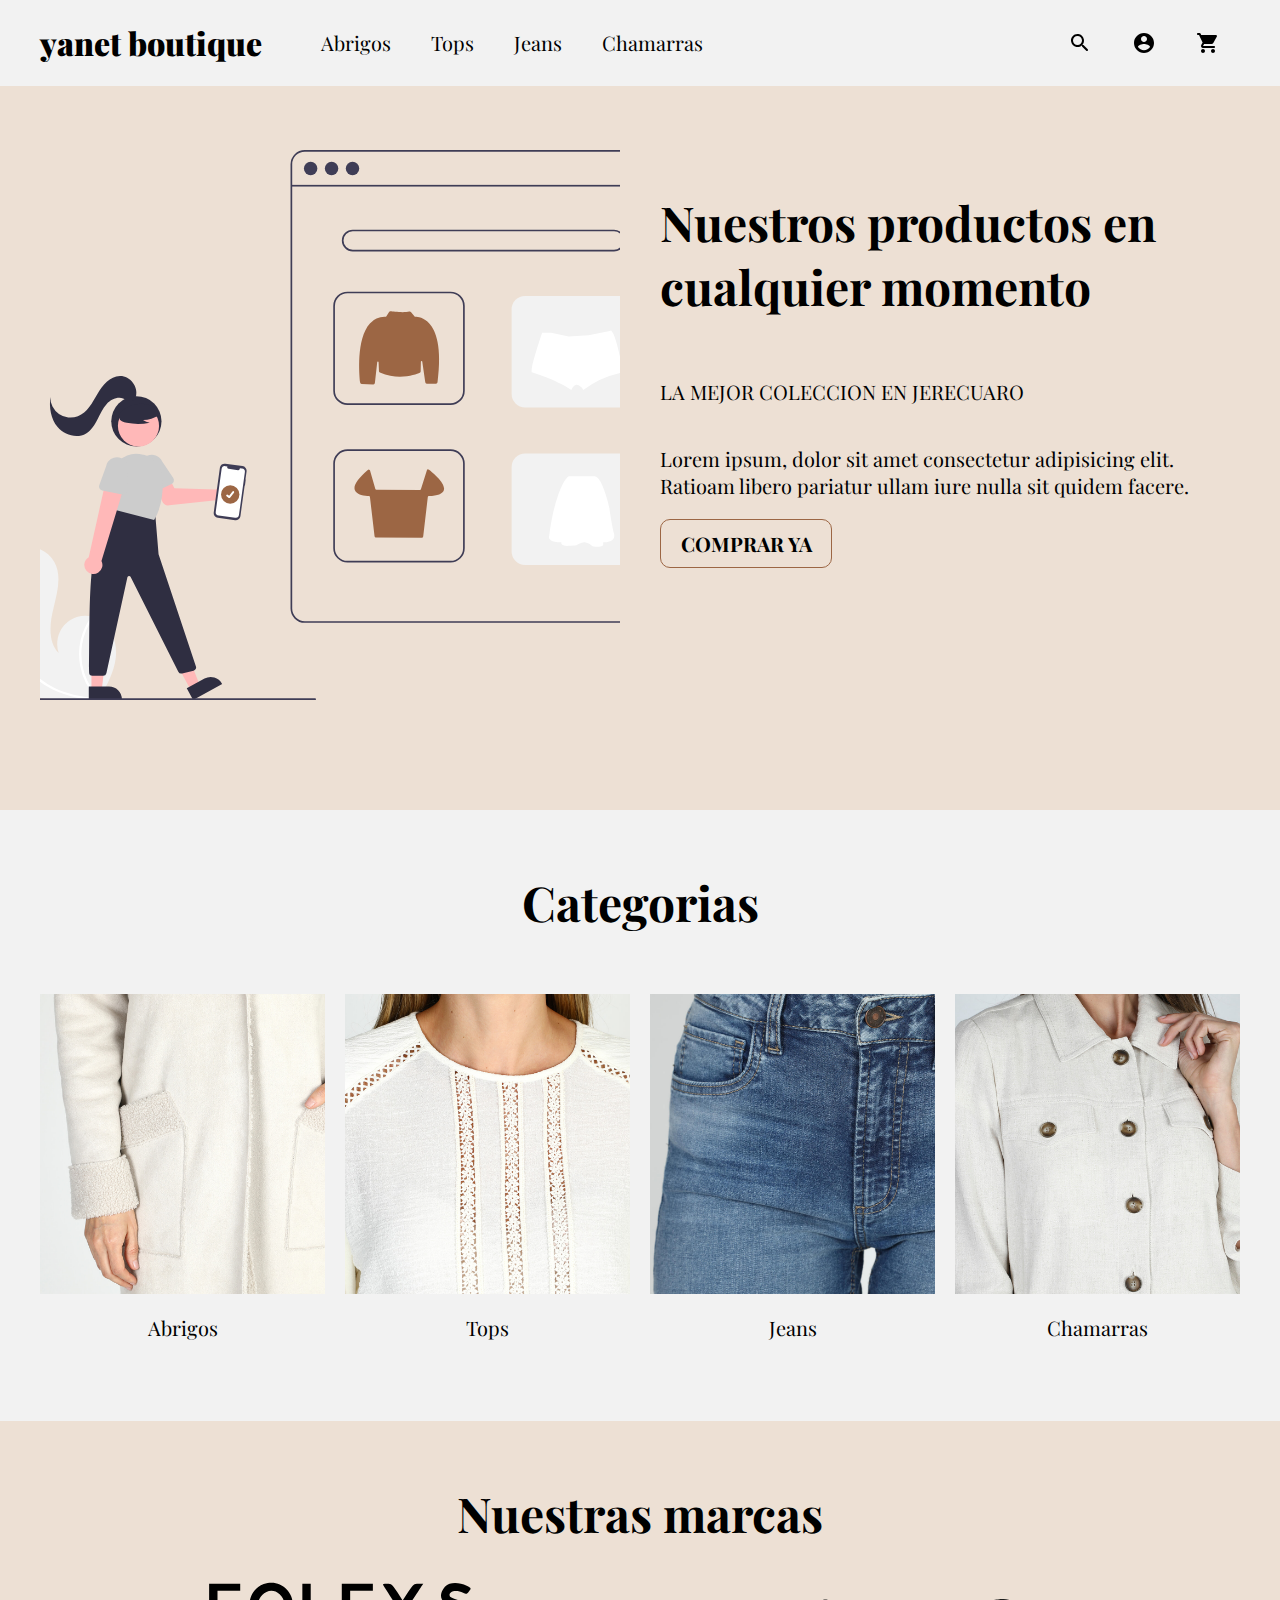
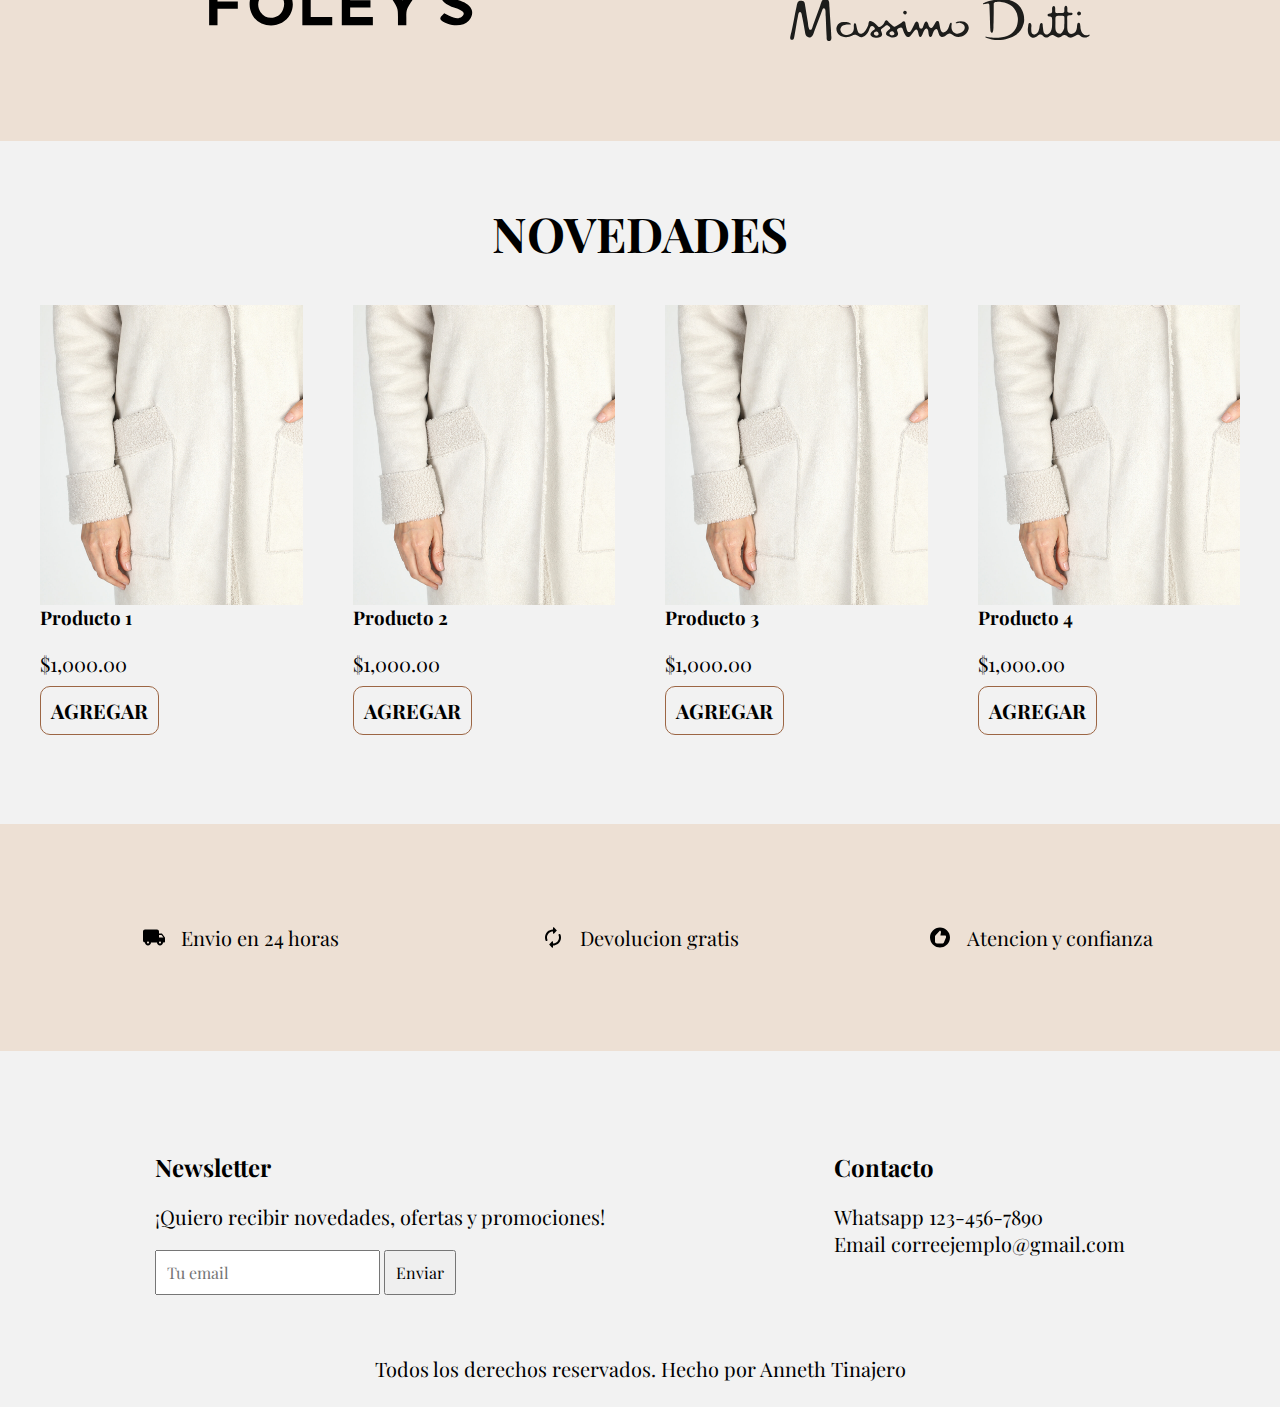
==== index.html @ 4858c2fd "Subiendo el proyecto" ====
<!DOCTYPE html>
<html lang="es">
<head>
    <meta charset="UTF-8">
    <meta http-equiv="X-UA-Compatible" content="IE=edge">
    <meta name="viewport" content="width=device-width, initial-scale=1.0">
    <title>yanet boutique</title>

    <link rel="icon" href="/img/logo.ico">
    <link rel="preconnect" href="https://fonts.googleapis.com">
    <link rel="preconnect" href="https://fonts.gstatic.com" crossorigin>
    <link href="https://fonts.googleapis.com/css2?family=Lora&family=Playfair+Display:wght@400;700;800&display=swap" rel="stylesheet">
    
    <link rel="stylesheet" href="/css/styles.css">
</head>

<body>
    <header class="contenedor-navegacion">
        <nav class="nav-principal contenedor">
            <a href="/index.html"><h1>yanet boutique</h1></a>
            <div class="pestanas">
                <a href="/abrigos.html">Abrigos</a>
                <a href="/tops.html">Tops</a>
                <a href="/jeans.html">Jeans</a>
                <a href="/chamarras.html">Chamarras</a>
            </div>
            <div class="contenedor-account">
                <a href="#"><img src="/img/busqueda.svg" alt=""></a>
                <a href="#"><img src="/img/account_circle_black_24dp.svg" alt=""></a>
                <a href="#"><img src="/img/shopping_cart_black_24dp.svg" alt=""></a>
            </div>
        </nav>
    </header>

    <section class="contenedor-home contenedor">
        <div class="imagen-home">
            <img src="/img/undraw_online_shopping_re_k1sv.svg" alt="imagen de home">
        </div>
        <div class="informacion-home">
            <h2>Nuestros productos en cualquier momento</h2>
            <p><span>LA MEJOR COLECCION EN JERECUARO</span></p>
            <p>Lorem ipsum, dolor sit amet consectetur adipisicing elit. Ratioam libero pariatur ullam iure nulla sit quidem facere.</p>
            <a href="#">COMPRAR YA</a>
        </div>
    </section>

    <section class="contenedor-categorias contenedor">
        <h2>Categorias</h2>
        <div class="listado-categorias ">
            <div class="categorias">
                <img src="/img/abrigo-categoria.jpg" alt="imagen de categoria">
                <a href="/abrigos.html">Abrigos</a>
                
            </div>
            <div class="categorias">
                <img src="/img/top-categoria.jpg" alt="imagen de categoria">
                <a href="/tops.html">Tops</a>
                
            </div>
            <div class="categorias">
                <img src="/img/jean-categoria.jpg" alt="imagen de categoria">
                <a href="/jeans.html">Jeans</a>
                
            </div>
            <div class="categorias">
                <img src="/img/chamarra-categoria.jpg" alt="imagen de categoria">
                <a href="/chamarras.html">Chamarras</a>
                
            </div>
        </div>
    </section>

    <section class="contenedor-marcas contenedor">
        <h2>Nuestras marcas</h2>
        <div class="imagenes-de-marcas">
            <img src="/img/Foleys (1).svg" alt="imagen de marca foleys">
            <img src="/img/massimo-dutti-logotipo.svg" alt="imagen de marca massimo dutti">
        </div>
    </section>

    <section class="contenedor-novedades contenedor">
        <h2>NOVEDADES</h2>
        <div class="novedades">
            <div class="producto">
                        <img src="/img/abrigo-categoria.jpg" alt="imagen de producto">
                        <div class="texto-producto" >
                        <h3>Producto 1</h3>
                        <p class="precio">$1,000.00</p>
                        <a class="button" href="/productoejemplo.html">AGREGAR</a>
                        </div>
                    </div>
                    <div class="producto">
                        <img src="/img/abrigo-categoria.jpg" alt="imagen de producto">
                        <div class="texto-producto" >
                        <h3>Producto 2</h3>
                        
                        <p class="precio">$1,000.00</p>
                        <a class="button" href="#">AGREGAR</a>
                        </div>
                    </div>
                    <div class="producto">
                        <img src="/img/abrigo-categoria.jpg" alt="imagen de producto">
                        <div class="texto-producto" >
                        <h3>Producto 3</h3>
                        <p class="precio">$1,000.00</p>
                        <a class="button" href="#">AGREGAR</a>
                        </div>
                    </div>
                    <div class="producto">
                        <img src="/img/abrigo-categoria.jpg" alt="imagen de producto">
                        <div class="texto-producto" >
                        <h3>Producto 4</h3>
                        
                        <p class="precio">$1,000.00</p>
                        <a class="button" href="#">AGREGAR</a>
                        </div>
                </div>
                </div>
        </div> 
    </section>

    <section class="contenedor-iconos contenedor">
        <div class="informacion-extra">
            <img src="/img/local_shipping_black_24dp.svg" alt="">
            <p>Envio en 24 horas</p>
        </div>
        <div class="informacion-extra">
            <img src="/img/autorenew_black_24dp.svg" alt="">
            <p>Devolucion gratis</p>
        </div>
        <div class="informacion-extra">
            <img src="/img/recommend_black_24dp.svg" alt="">
            <p>Atencion y confianza</p>
        </div>
    </section>

    <footer>
        <div class="contenedor-footer contenedor">
            <div class="newsletter">
                <h2>Newsletter</h2>
                <p>¡Quiero recibir novedades, ofertas y promociones!</p>
                <input id="email" type="email" placeholder="Tu email">
                <input class="boton-enviar" type="submit" value="Enviar">
            </div>
            <div class="contacto">
                <h2>Contacto</h2>
                <ul>
                    <li><a href="#">Whatsapp 123-456-7890</a></li>
                    <li><a href="#">Email correejemplo@gmail.com</a></li>
                </ul>
            </div>
        </div>
        <p>Todos los derechos reservados. Hecho por Anneth Tinajero</p>
    </footer>  
</body>
</html>
---- css/styles.css ----
/* GLOBALES */
body{
    background-color: #EDE0D4;
    margin: 0;
    
}
img{
    max-width: 100%;
    display: block;
}
p, a, select{
    font-family: 'Playfair Display', serif;
    font-size: 20px;
    color: black;
}
h1,h2,h3{
    font-family: 'Playfair Display', serif;
}


/* HEADER / NAVEGACION */
.contenedor-navegacion{
    top: 0;
    width: 100%;
    position: fixed;
    background-color: #f2f2f2;
}
.contenedor{
    margin: 60px auto;
    width: 1200px;
}
.nav-principal{
    display: flex;
    margin: 0 auto;
    justify-content: space-between;
    align-items: center;
}
.nav-principal a{
    text-decoration: none;
}
.nav-principal h1{
    font-weight: 900;
    font-size: 32px;
}
.nav-principal .pestanas{
    display: flex;
    width: 50%;
    justify-content: flex-start;
    
}
.nav-principal .pestanas a{
    margin: 0 20px;
    text-decoration: none;
}
.nav-principal .contenedor-account{
    display: flex;
    width: 25%;
    justify-content: flex-end;
}
.nav-principal .contenedor-account a{
    text-decoration: none;
    margin: 0 20px;
}

/* CONTENIDO HOME */
.contenedor-home{
    margin-top: 150px;
    height: 600px;
    display: grid;
    grid-template-columns: repeat(2, 1fr);
    gap: 40px;
}
.contenedor-home .imagen-home img{
    height: 550px;
    object-fit: cover;
}
.contenedor-home .informacion-home{
    display: flex;
    flex-direction: column;

}
.contenedor-home .informacion-home h2{
    font-size: 48px;
}
.contenedor-home .informacion-home p{
    font-size: 20px;
}
.contenedor-home .informacion-home a{
    padding: 10px;
    text-align: center;
    width: 150px;
    text-decoration: none;
    border: 1px solid #9c6644;
    border-radius: 10px;
    font-weight: 700;
}
.contenedor-home .informacion-home a:hover{
    background-color: #9c6644;
    color: white;
}

/* categorias */
.contenedor-categorias{
    padding-bottom: 60px;
    width: 100%;
    background-color: #f2f2f2;
}
.contenedor-categorias h2{
    padding-top: 60px;
    margin-bottom: 60px;
    text-align: center;
    font-size: 48px;
}
.listado-categorias{
    margin: 0 40px;
    display: grid;
    grid-template-columns: repeat(4, 1fr);
    gap:20px;
}
.categorias{
    display: flex;
    flex-direction: column;
}
.categorias img{

    height: 300px;
    object-fit: cover;
}
.categorias a{
    text-decoration: none;
    text-align: center;
    padding: 20px;
    margin: 0;
    font-size: 20px;
    border-bottom-right-radius: 10px;
    cursor: pointer;
}
.categorias a:hover{
    background-color: #9c6644;
    color: white;
}

/* contenedor marcas */
.contenedor-marcas{
    height: 200px;
}
.contenedor-marcas h2{
    text-align: center;
    font-size: 48px;
    margin: 0;
}
.imagenes-de-marcas{
    display: grid;
    grid-template-columns: repeat(2, 1fr);
    grid-template-rows: 150px;
    align-items: center;
    justify-items: center;
}
.imagenes-de-marcas img{
    width: 300px;
}

/* NOVEDADES */
.contenedor-novedades{
    padding-bottom: 100px;
    background-color: #f2f2f2;
    width: 100%;
}
.contenedor-novedades h2{
    padding-top: 60px;
    text-align: center;
    font-size: 48px;
}
.novedades{
    margin: 0 40px;
    display: grid;
    grid-template-columns: repeat(4, 1fr);
    gap: 50px;
}
.button{
    padding: 10px;
    text-align: center;
    text-decoration: none;
    border: 1px solid #9c6644;
    border-radius: 10px;
    font-weight: 700;
    font-size: 20px;
}
.button:hover{
    background-color: #9c6644;
    color: white;
}
.producto .texto-producto h3{
    margin-top: 0;
}
.novedades img{
    width: 100%;
    height: 300px;
    object-fit: cover;
}
.novedades img:hover{
    transform: scale(0.8);
}
/* contenedor de extras */
.contenedor-iconos{
    display: flex;
    justify-content: space-around;
}
.informacion-extra{
    display: flex;
    padding: 10px;
    margin: 10px;
    width: 33%;
    justify-content: center;
}
.informacion-extra:hover {
    background-color: #f2f2f2;
    border-radius: 10px;
}
.informacion-extra p{
    padding-left: 15px;
}

/* footer */
.contenedor-footer{
    display: flex;
    justify-content: space-around;
}
.contenedor-footer .contacto a{
    text-decoration: none;
} 
.contenedor-footer .contacto li, ul{
    list-style-type: none;
    padding: 0;
    margin: 0;
}
.contenedor-footer .newsletter input{
    padding: 10px;
    font-family: 'Playfair Display', serif;
    font-size: 16px;
    color: black;
    margin: 0;
}
footer{
    padding: 20px 0 5px 0;
    background-color: #f2f2f2;
}
footer p{
    text-align: center;
}

/* MEDIA QUERYS NAVEGACION */ 
@media (max-width:500px) { 

    .nav-principal {
        width: 100%;
        flex-direction: column;
        flex-wrap: wrap;
    }
    .nav-principal h1{
        margin-bottom: 8px;
        font-size: 28px;
    }
    .nav-principal .pestanas{  
        flex-direction: column;
        width: 100%;
        align-items: center;
        margin-bottom: 10px;
    }
    .nav-principal .contenedor-account{
        width: 100%;
        justify-content: center;
    }
    .contenedor-home{
        padding: 20px;
        height: 360px;
        margin-top: 220px;  
        width: 90%; 
        display: block; 
        grid-template-columns: repeat(1, 1fr);
    }
    .contenedor-home .imagen-home{
        display: none;
    }
    .contenedor-home .informacion-home{
        margin: 0 ;
    }
    .contenedor-home .informacion-home h2{
        font-size: 32px;
    }
    .listado-categorias{
        margin: 0 25px;
        grid-template-columns: repeat(1, 1fr);
        gap:5px;
    }
    .contenedor-marcas{
        width: 100%;
    }
    .contenedor-marcas h2{
        font-size: 44px;
    }
    .imagenes-de-marcas{
        grid-template-columns: repeat(1, 1fr);
        grid-template-rows: 120px;
        align-items: center;
        justify-items: center;
    }
    .imagenes-de-marcas img{
        margin: 0;
        padding: 0;
        width: 50%;
    }
    .contenedor-novedades{
        margin-bottom: 0;
        padding-bottom: 30px;
    }
    .novedades{
        margin: 0 20px;
        display: grid;
        grid-template-columns: repeat(2, 1fr);
        gap: 20px;
    }
    .producto{
        margin-bottom: 20px;
    }
    .contenedor-iconos{
        margin: 0;
        flex-direction: column;
        flex-wrap: wrap;
        align-items: center;
        width: 100%;
    }
    .informacion-extra{
        padding: 0;
        margin: 0;
        width: 100%;
    }
    .contenedor-footer{
        margin: 0 auto;

        flex-wrap: wrap;
        flex-direction: column;
        width: 90%;
    }
}
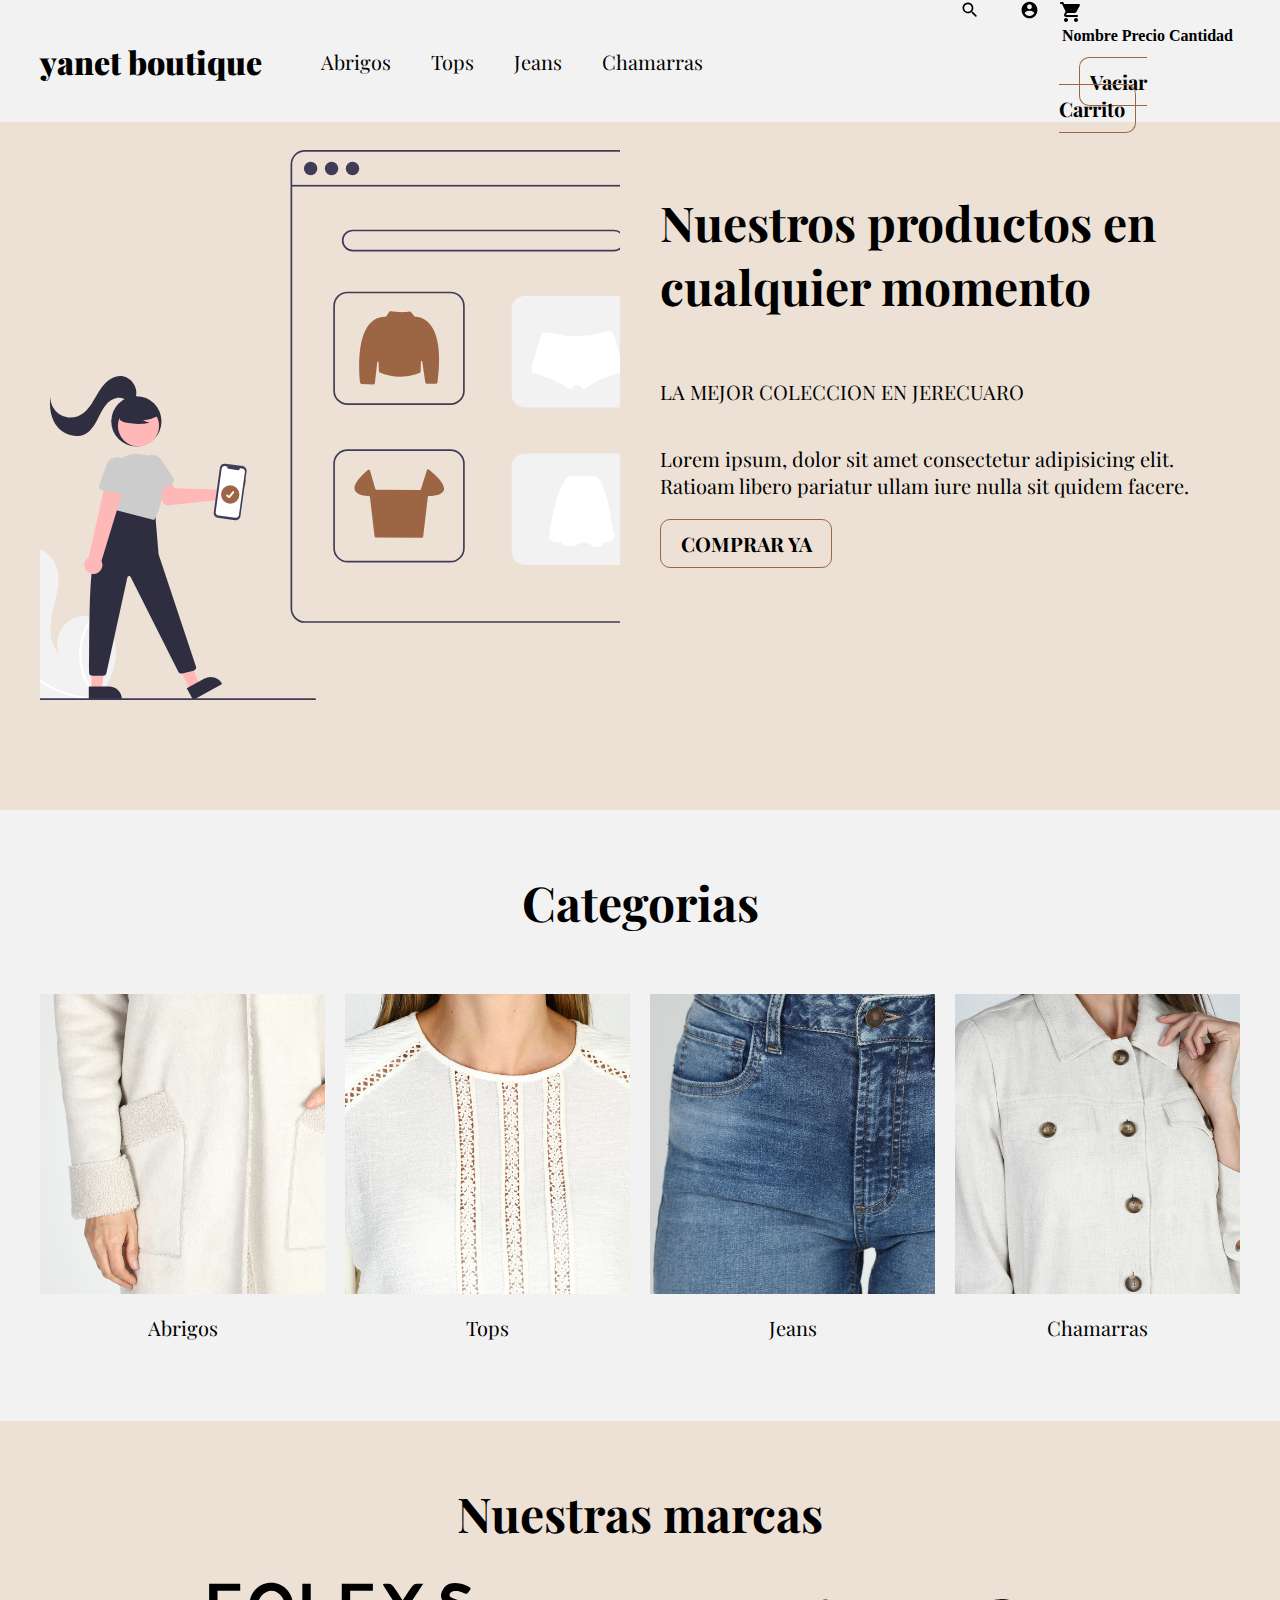
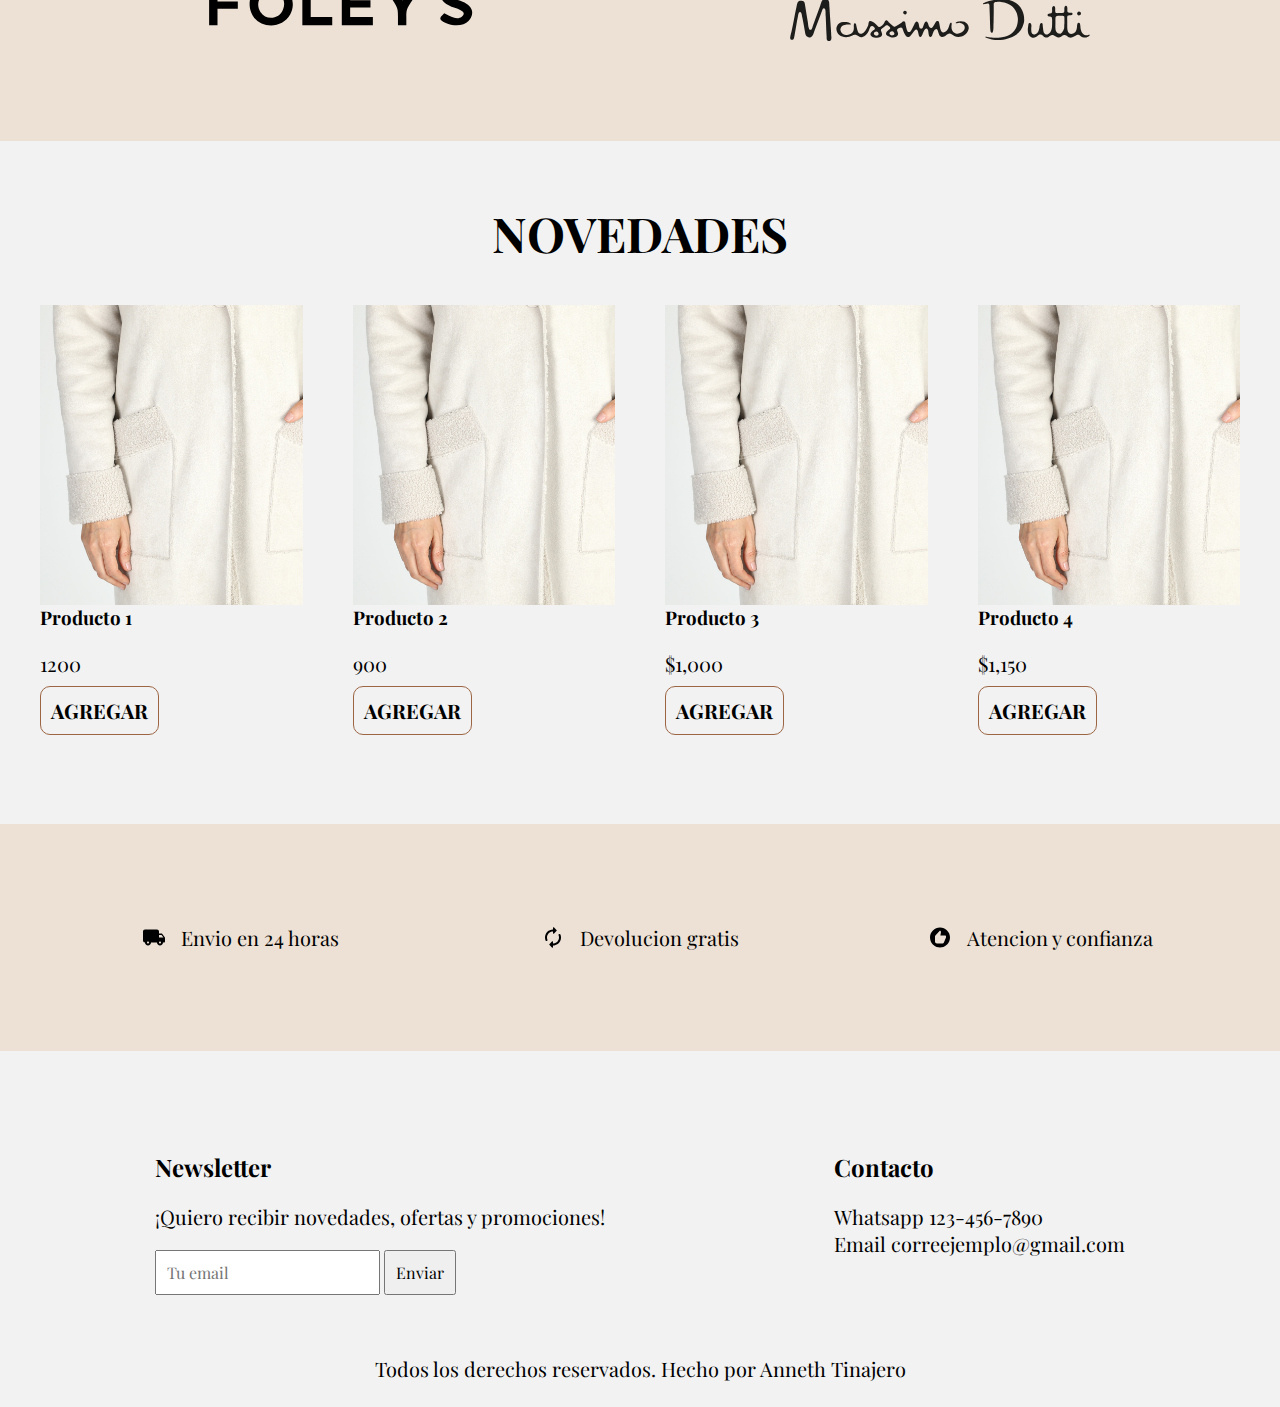
==== commit ef51b87a: "Add files via upload" ====
--- a/index.html
+++ b/index.html
@@ -1,156 +1,181 @@
-<!DOCTYPE html>
-<html lang="es">
-<head>
-    <meta charset="UTF-8">
-    <meta http-equiv="X-UA-Compatible" content="IE=edge">
-    <meta name="viewport" content="width=device-width, initial-scale=1.0">
-    <title>yanet boutique</title>
-
-    <link rel="icon" href="/img/logo.ico">
-    <link rel="preconnect" href="https://fonts.googleapis.com">
-    <link rel="preconnect" href="https://fonts.gstatic.com" crossorigin>
-    <link href="https://fonts.googleapis.com/css2?family=Lora&family=Playfair+Display:wght@400;700;800&display=swap" rel="stylesheet">
-    
-    <link rel="stylesheet" href="/css/styles.css">
-</head>
-
-<body>
-    <header class="contenedor-navegacion">
-        <nav class="nav-principal contenedor">
-            <a href="/index.html"><h1>yanet boutique</h1></a>
-            <div class="pestanas">
-                <a href="/abrigos.html">Abrigos</a>
-                <a href="/tops.html">Tops</a>
-                <a href="/jeans.html">Jeans</a>
-                <a href="/chamarras.html">Chamarras</a>
-            </div>
-            <div class="contenedor-account">
-                <a href="#"><img src="/img/busqueda.svg" alt=""></a>
-                <a href="#"><img src="/img/account_circle_black_24dp.svg" alt=""></a>
-                <a href="#"><img src="/img/shopping_cart_black_24dp.svg" alt=""></a>
-            </div>
-        </nav>
-    </header>
-
-    <section class="contenedor-home contenedor">
-        <div class="imagen-home">
-            <img src="/img/undraw_online_shopping_re_k1sv.svg" alt="imagen de home">
-        </div>
-        <div class="informacion-home">
-            <h2>Nuestros productos en cualquier momento</h2>
-            <p><span>LA MEJOR COLECCION EN JERECUARO</span></p>
-            <p>Lorem ipsum, dolor sit amet consectetur adipisicing elit. Ratioam libero pariatur ullam iure nulla sit quidem facere.</p>
-            <a href="#">COMPRAR YA</a>
-        </div>
-    </section>
-
-    <section class="contenedor-categorias contenedor">
-        <h2>Categorias</h2>
-        <div class="listado-categorias ">
-            <div class="categorias">
-                <img src="/img/abrigo-categoria.jpg" alt="imagen de categoria">
-                <a href="/abrigos.html">Abrigos</a>
-                
-            </div>
-            <div class="categorias">
-                <img src="/img/top-categoria.jpg" alt="imagen de categoria">
-                <a href="/tops.html">Tops</a>
-                
-            </div>
-            <div class="categorias">
-                <img src="/img/jean-categoria.jpg" alt="imagen de categoria">
-                <a href="/jeans.html">Jeans</a>
-                
-            </div>
-            <div class="categorias">
-                <img src="/img/chamarra-categoria.jpg" alt="imagen de categoria">
-                <a href="/chamarras.html">Chamarras</a>
-                
-            </div>
-        </div>
-    </section>
-
-    <section class="contenedor-marcas contenedor">
-        <h2>Nuestras marcas</h2>
-        <div class="imagenes-de-marcas">
-            <img src="/img/Foleys (1).svg" alt="imagen de marca foleys">
-            <img src="/img/massimo-dutti-logotipo.svg" alt="imagen de marca massimo dutti">
-        </div>
-    </section>
-
-    <section class="contenedor-novedades contenedor">
-        <h2>NOVEDADES</h2>
-        <div class="novedades">
-            <div class="producto">
-                        <img src="/img/abrigo-categoria.jpg" alt="imagen de producto">
-                        <div class="texto-producto" >
-                        <h3>Producto 1</h3>
-                        <p class="precio">$1,000.00</p>
-                        <a class="button" href="/productoejemplo.html">AGREGAR</a>
-                        </div>
-                    </div>
-                    <div class="producto">
-                        <img src="/img/abrigo-categoria.jpg" alt="imagen de producto">
-                        <div class="texto-producto" >
-                        <h3>Producto 2</h3>
-                        
-                        <p class="precio">$1,000.00</p>
-                        <a class="button" href="#">AGREGAR</a>
-                        </div>
-                    </div>
-                    <div class="producto">
-                        <img src="/img/abrigo-categoria.jpg" alt="imagen de producto">
-                        <div class="texto-producto" >
-                        <h3>Producto 3</h3>
-                        <p class="precio">$1,000.00</p>
-                        <a class="button" href="#">AGREGAR</a>
-                        </div>
-                    </div>
-                    <div class="producto">
-                        <img src="/img/abrigo-categoria.jpg" alt="imagen de producto">
-                        <div class="texto-producto" >
-                        <h3>Producto 4</h3>
-                        
-                        <p class="precio">$1,000.00</p>
-                        <a class="button" href="#">AGREGAR</a>
-                        </div>
-                </div>
-                </div>
-        </div> 
-    </section>
-
-    <section class="contenedor-iconos contenedor">
-        <div class="informacion-extra">
-            <img src="/img/local_shipping_black_24dp.svg" alt="">
-            <p>Envio en 24 horas</p>
-        </div>
-        <div class="informacion-extra">
-            <img src="/img/autorenew_black_24dp.svg" alt="">
-            <p>Devolucion gratis</p>
-        </div>
-        <div class="informacion-extra">
-            <img src="/img/recommend_black_24dp.svg" alt="">
-            <p>Atencion y confianza</p>
-        </div>
-    </section>
-
-    <footer>
-        <div class="contenedor-footer contenedor">
-            <div class="newsletter">
-                <h2>Newsletter</h2>
-                <p>¡Quiero recibir novedades, ofertas y promociones!</p>
-                <input id="email" type="email" placeholder="Tu email">
-                <input class="boton-enviar" type="submit" value="Enviar">
-            </div>
-            <div class="contacto">
-                <h2>Contacto</h2>
-                <ul>
-                    <li><a href="#">Whatsapp 123-456-7890</a></li>
-                    <li><a href="#">Email correejemplo@gmail.com</a></li>
-                </ul>
-            </div>
-        </div>
-        <p>Todos los derechos reservados. Hecho por Anneth Tinajero</p>
-    </footer>  
-</body>
+<!DOCTYPE html>
+<html lang="es">
+<head>
+    <meta charset="UTF-8">
+    <meta http-equiv="X-UA-Compatible" content="IE=edge">
+    <meta name="viewport" content="width=device-width, initial-scale=1.0">
+    <title>yanet boutique</title>
+
+    <link rel="icon" href="img/logo.ico">
+    <link rel="preconnect" href="https://fonts.googleapis.com">
+    <link rel="preconnect" href="https://fonts.gstatic.com" crossorigin>
+    <link href="https://fonts.googleapis.com/css2?family=Lora&family=Playfair+Display:wght@400;700;800&display=swap" rel="stylesheet">
+    
+    <link rel="stylesheet" href="css/styles.css">
+</head>
+
+<body>
+    <header class="contenedor-navegacion">
+        <nav class="nav-principal contenedor">
+            <a href="index.html"><h1>yanet boutique</h1></a>
+            <div class="pestanas">
+                <a href="abrigos.html">Abrigos</a>
+                <a href="tops.html">Tops</a>
+                <a href="jeans.html">Jeans</a>
+                <a href="chamarras.html">Chamarras</a>
+            </div>
+            <div class="contenedor-account">
+                <a href="#"><img src="img/busqueda.svg" alt=""></a>
+                <a href="#"><img src="img/account_circle_black_24dp.svg" alt=""></a>
+                <ul>
+                    <li class="submenu">
+                        <img id=imagen-carrito src="img/shopping_cart_black_24dp.svg" alt="">
+                        <div id="carrito">
+                            <table id="lista-carrito">
+                                <thead>
+                                    <tr>
+                                        <th>Nombre</th>
+                                        <th>Precio</th>
+                                        <th>Cantidad</th>
+                                        <th></th>
+                                    </tr>
+                                </thead>
+                                <tbody>
+                                    
+                                </tbody>
+                            </table>
+    
+                            <p></p>
+                            <a href="#" id="vaciar-carrito" class="button">Vaciar Carrito</a>
+                        </div>
+                    </li>
+                </ul>
+            </div>
+        </nav>
+    </header>
+
+    <section class="contenedor-home contenedor">
+        <div class="imagen-home">
+            <img src="img/undraw_online_shopping_re_k1sv.svg" alt="imagen de home">
+        </div>
+        <div class="informacion-home">
+            <h2>Nuestros productos en cualquier momento</h2>
+            <p><span>LA MEJOR COLECCION EN JERECUARO</span></p>
+            <p>Lorem ipsum, dolor sit amet consectetur adipisicing elit. Ratioam libero pariatur ullam iure nulla sit quidem facere.</p>
+            <a href="#">COMPRAR YA</a>
+        </div>
+    </section>
+
+    <section class="contenedor-categorias contenedor">
+        <h2>Categorias</h2>
+        <div class="listado-categorias ">
+            <div class="categorias">
+                <img src="img/abrigo-categoria.jpg" alt="imagen de categoria">
+                <a href="abrigos.html">Abrigos</a>
+                
+            </div>
+            <div class="categorias">
+                <img src="img/top-categoria.jpg" alt="imagen de categoria">
+                <a href="tops.html">Tops</a>
+                
+            </div>
+            <div class="categorias">
+                <img src="img/jean-categoria.jpg" alt="imagen de categoria">
+                <a href="jeans.html">Jeans</a>
+                
+            </div>
+            <div class="categorias">
+                <img src="img/chamarra-categoria.jpg" alt="imagen de categoria">
+                <a href="chamarras.html">Chamarras</a>
+                
+            </div>
+        </div>
+    </section>
+
+    <section class="contenedor-marcas contenedor">
+        <h2>Nuestras marcas</h2>
+        <div class="imagenes-de-marcas">
+            <img src="img/Foleys (1).svg" alt="imagen de marca foleys">
+            <img src="img/massimo-dutti-logotipo.svg" alt="imagen de marca massimo dutti">
+        </div>
+    </section>
+
+    <section class="contenedor-novedades contenedor">
+        <h2>NOVEDADES</h2>
+        <div class="novedades">
+            <div class="producto">
+                        <img src="img/abrigo-categoria.jpg" alt="imagen de producto">
+                        <div class="texto-producto" >
+                            <h3>Producto 1</h3>
+                            <p class="precio">1200</p>
+                            <a data-id="1" class="button agregar-carrito" href="#">AGREGAR</a>
+                        </div>
+                    </div>
+                    <div class="producto">
+                        <img src="img/abrigo-categoria.jpg" alt="imagen de producto">
+                        <div class="texto-producto" >
+                        <h3>Producto 2</h3>
+                        
+                        <p class="precio">900</p>
+                        <a data-id="2" class="button agregar-carrito" href="#">AGREGAR</a>
+                        </div>
+                    </div>
+                    <div class="producto">
+                        <img src="img/abrigo-categoria.jpg" alt="imagen de producto">
+                        <div class="texto-producto" >
+                        <h3>Producto 3</h3>
+                        <p class="precio">$1,000</p>
+                        <a data-id="3" class="button agregar-carrito" href="#">AGREGAR</a>
+                        </div>
+                    </div>
+                    <div class="producto">
+                        <img src="img/abrigo-categoria.jpg" alt="imagen de producto">
+                        <div class="texto-producto" >
+                        <h3>Producto 4</h3>
+                        
+                        <p class="precio">$1,150</p>
+                        <a data-id="4" class="button agregar-carrito" href="#">AGREGAR</a>
+                        </div>
+                </div>
+                </div>
+        </div> 
+    </section>
+
+    <section class="contenedor-iconos contenedor">
+        <div class="informacion-extra">
+            <img src="img/local_shipping_black_24dp.svg" alt="">
+            <p>Envio en 24 horas</p>
+        </div>
+        <div class="informacion-extra">
+            <img src="img/autorenew_black_24dp.svg" alt="">
+            <p>Devolucion gratis</p>
+        </div>
+        <div class="informacion-extra">
+            <img src="img/recommend_black_24dp.svg" alt="">
+            <p>Atencion y confianza</p>
+        </div>
+    </section>
+
+    <footer>
+        <div class="contenedor-footer contenedor">
+            <div class="newsletter">
+                <h2>Newsletter</h2>
+                <p>¡Quiero recibir novedades, ofertas y promociones!</p>
+                <input id="email" type="text" placeholder="Tu email">
+                <input class="boton-enviar" type="button" value="Enviar" onclick="validarEmail(document.getElementById('email').value)">
+            </div>
+            <div class="contacto">
+                <h2>Contacto</h2>
+                <ul>
+                    <li><a href="#">Whatsapp 123-456-7890</a></li>
+                    <li><a href="#">Email correejemplo@gmail.com</a></li>
+                </ul>
+            </div>
+        </div>
+        <p>Todos los derechos reservados. Hecho por Anneth Tinajero</p>
+    </footer>  
+
+
+    <script src="js/app.js"></script>
+</body>
 </html>